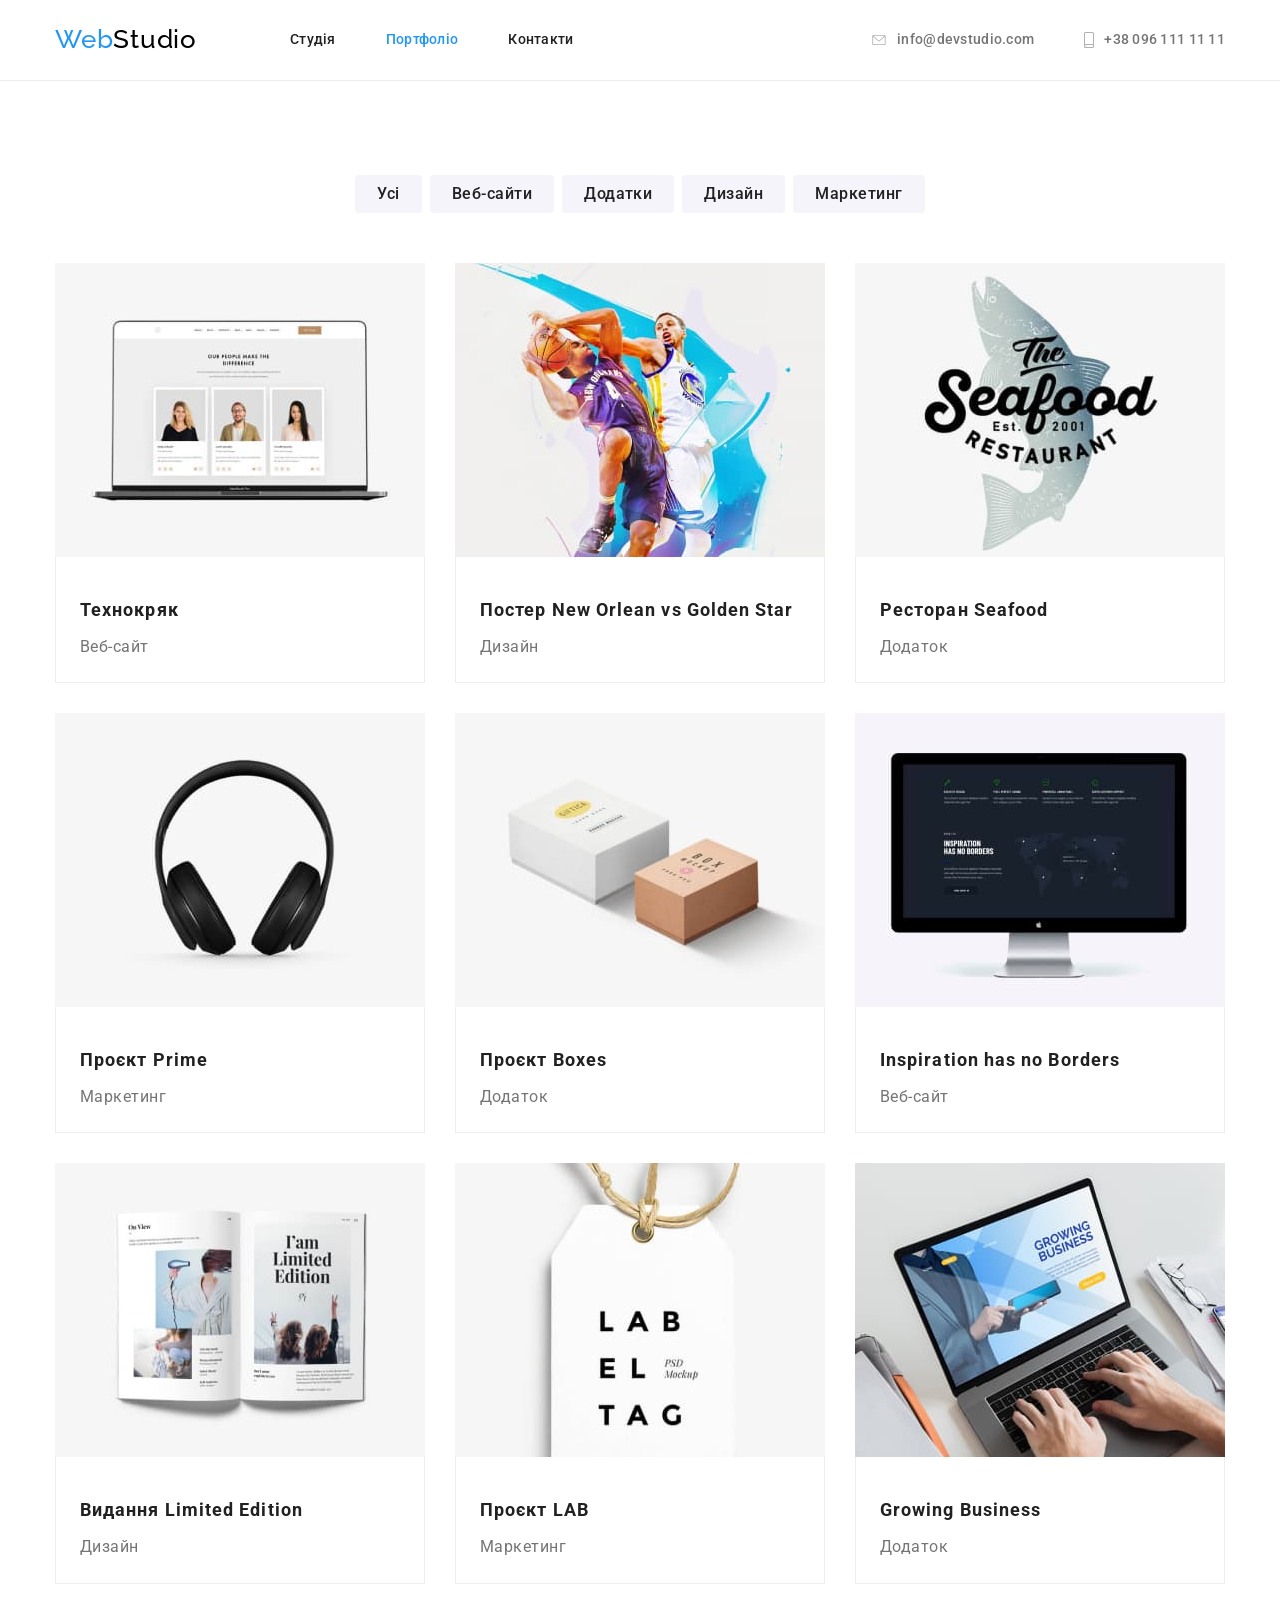
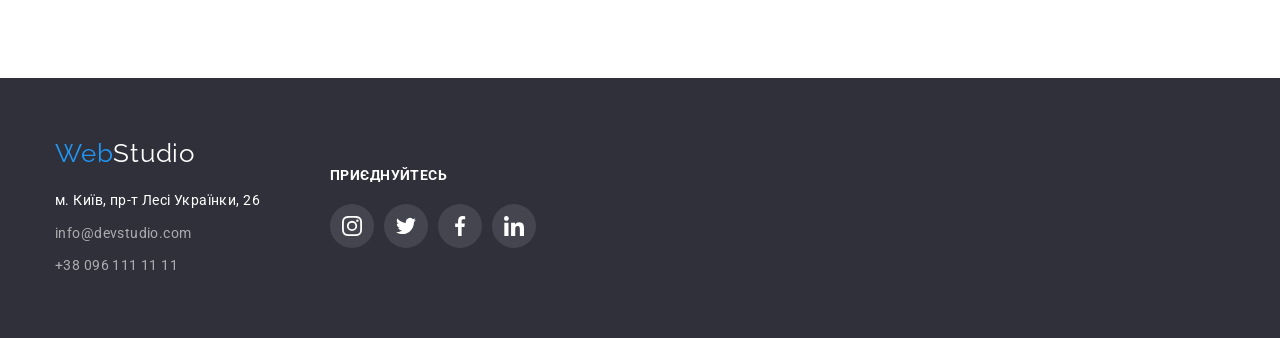
==== portfolio.html @ cc1eb129 "Clone" ====
<!DOCTYPE html>
<html lang="uk">
  <head>
    <meta charset="UTF-8" />
    <meta http-equiv="X-UA-Compatible" content="IE=edge" />
    <meta name="viewport" content="width=device-width, initial-scale=1.0" />
    <title>Portfolio</title>
    <link rel="preconnect" href="https://fonts.googleapis.com" />
    <link rel="preconnect" href="https://fonts.gstatic.com" crossorigin />
    <link
      href="https://fonts.googleapis.com/css2?family=Raleway:wght@700&family=Roboto:wght@400;500;700;900&display=swap"
      rel="stylesheet"
    />
    <link
      rel="stylesheet"
      href="https://cdnjs.cloudflare.com/ajax/libs/modern-normalize/1.1.0/modern-normalize.min.css"
    />
    <link rel="stylesheet" href="./css/styles.css" />
  </head>
  <body>
  <header class="menu">
    <div class="container main-menu">
      <a href="./index.html" class="logo"><span class="logo-accent">Web</span>Studio</a>
      <nav class="menu-nav">
        <ul class="menu-list list">
          <li class="menu-item">
            <a href="./index.html" class="menu-link link">Студія</a>
          </li>
          <li class="menu-item">
            <a href="./portfolio.html" class="menu-link link mark-page">Портфоліо</a>
          </li>
          <li class="menu-item"><a href="" class="menu-link link">Контакти</a></li>
        </ul>
      </nav>
      <ul class="contact-list list">
        <li class="contact-item">
          <a href="mailto:info@devstudio.com" class="contact-link link icon">
            <svg class="icon-contact" width="16" height="10">
              <use href="./images/icons.svg#envelope"></use>
            </svg>
            info@devstudio.com</a>
        </li>
        <li class="contact-item">
          <a href="tel:+380961111111" class="contact-link link icon">
            <svg class="icon-contact" width="10" height="16">
              <use href="./images/icons.svg#smartphone"></use>
            </svg>
            +38 096 111 11 11</a>
        </li>
      </ul>
    </div>
  </header>

    <main class="portfolio-page">
      <!-- Section portfolio -->
      <section class="section">
        <div class="container">
          <h1 class="visually-hidden">Портфоліо</h1>
          <ul class="filters-list list">
            <li class="filters-item"><button type="button" class="filters-btn">Усі</button></li>
            <li class="filters-item">
              <button type="button" class="filters-btn">Веб-сайти</button>
            </li>
            <li class="filters-item"><button type="button" class="filters-btn">Додатки</button></li>
            <li class="filters-item"><button type="button" class="filters-btn">Дизайн</button></li>
            <li class="filters-item">
              <button type="button" class="filters-btn">Маркетинг</button>
            </li>
          </ul>
          <ul class="portfolio-list list">
            <li class="portfolio-item">
            <a href="" class="portfolio-link">
                <img src="./images/p.jpg" alt="Веб-сайт на екрані ноутбука" width="370" height="294" />
                <div class="container-title">
                  <h2 class="portfolio-subtitle">Технокряк</h2>
                  <p class="portfolio-text">Веб-сайт</p>
                </div>
            </a>
            </li>
            <li class="portfolio-item">
              <a href=""  class="portfolio-link">
              <img
                src="./images/p_1.jpg"
                alt="Постер з двома баскетболістами"
                width="370"
                height="294"
              />
              <div class="container-title">
                <h2 class="portfolio-subtitle">Постер New Orlean vs Golden Star</h2>
                <p class="portfolio-text">Дизайн</p>
              </div>
            </a>
            </li>
            <li class="portfolio-item">
              <a href="" class="portfolio-link">
              <img src="./images/p_2.jpg" alt="Логотим ресторану" width="370" height="294" />
              <div class="container-title">
                <h2 class="portfolio-subtitle">Ресторан Seafood</h2>
                <p class="portfolio-text">Додаток</p>
              </div>
            </a>
            </li>
            <li class="portfolio-item">
              <a href="" class="portfolio-link">
              <img src="./images/p_3.jpg" alt="Навушники" width="370" height="294" />
              <div class="container-title">
                <h2 class="portfolio-subtitle">Проєкт Prime</h2>
                <p class="portfolio-text">Маркетинг</p>
              </div>
            </a>
            </li>
            <li class="portfolio-item">
              <a href="" class="portfolio-link">
              <img src="./images/p_4.jpg" alt="Дві коробки" width="370" height="294" />
              <div class="container-title">
                <h2 class="portfolio-subtitle">Проєкт Boxes</h2>
                <p class="portfolio-text">Додаток</p>
              </div>
            </a>
            </li>
            <li class="portfolio-item">
              <a href="" class="portfolio-link">
              <img
                src="./images/p_5.jpg"
                alt="Веб-сайт на екрані комп'ютера"
                width="370"
                height="294"
              />
              <div class="container-title">
                <h2 class="portfolio-subtitle">Inspiration has no Borders</h2>
                <p class="portfolio-text">Веб-сайт</p>
              </div>
            </a>
            </li>
            <li class="portfolio-item">
              <a href="" class="portfolio-link">
              <img src="./images/p_6.jpg" alt="Стаття в журналі" width="370" height="294" />
              <div class="container-title">
                <h2 class="portfolio-subtitle">Видання Limited Edition</h2>
                <p class="portfolio-text">Дизайн</p>
              </div>
            </a>
            </li>
            <li class="portfolio-item">
              <a href="" class="portfolio-link">
              <img src="./images/p_7.jpg" alt="Лейбл" width="370" height="294" />
              <div class="container-title">
                <h2 class="portfolio-subtitle">Проєкт LAB</h2>
                <p class="portfolio-text">Маркетинг</p>
              </div>
            </a>
            </li>
            <li class="portfolio-item">
              <a href="" class="portfolio-link">
              <img src="./images/p_8.jpg" alt="Додаток на ноутбуці" width="370" height="294" />
              <div class="container-title">
                <h2 class="portfolio-subtitle">Growing Business</h2>
                <p class="portfolio-text">Додаток</p>
              </div>
            </a>
            </li>
          </ul>
        </div>
      </section>
    </main>

    <footer class="page-footer">
      <div class="container footer-cont">
        <div class="block-one">
          <a href="./index.html" class="logo footer-logo"><span class="logo-accent">Web</span>Studio</a>
          <address class="footer-contact">
            <ul class="footer-list list">
              <li class="footer-item">
                <a href="https://goo.gl/maps/K7PUjft2pTQLD7Ss7" class="footer-link link map" target="_blank"
                  rel="noopener noreferrer">м. Київ, пр-т Лесі Українки, 26</a>
              </li>
              <li class="footer-item">
                <a href="mailto:info@devstudio.com" class="footer-link link">info@devstudio.com</a>
              </li>
              <li class="footer-item">
                <a href="tel:+380961111111" class="footer-link link">+38 096 111 11 11</a>
              </li>
            </ul>
          </address>
        </div>
        <div class="block-two">
          <h2 class="footer-title">приєднуйтесь</h2>
          <ul class="sosial-list list">
            <li class="sosial-item">
              <a href="#" class="sosial-block">
                <svg class="icon-sosial">
                  <use href="./images/icons.svg#instagram"></use>
                </svg>
              </a>
            </li>
            <li class="sosial-item">
              <a href="#" class="sosial-block">
                <svg class="icon-sosial">
                  <use href="./images/icons.svg#twitter"></use>
                </svg>
              </a>
            </li>
            <li class="sosial-item">
              <a href="#" class="sosial-block">
                <svg class="icon-sosial">
                  <use href="./images/icons.svg#facebook"></use>
                </svg>
              </a>
            </li>
            <li class="sosial-item">
              <a href="#" class="sosial-block">
                <svg class="icon-sosial">
                  <use href="./images/icons.svg#linkedin"></use>
                </svg>
              </a>
            </li>
          </ul>
        </div>
      </div>
    </footer>
  </body>
</html>
---- css/styles.css ----
html {
  box-sizing: border-box;
}
*,
*::before,
*::after {
  box-sizing: inherit;
}
:root {
  --primary-bg-color: #ffffff;
  --accent-bg-color: #2f303a;
  --secondary-bg-color: #f5f4fa;

  --btn-color: #f5f4fa;
  --link-coolor: #afb1b8;

  --primary-color: #757575;
  --secondary-color: #212121;
  --accent-color: #2196f3;
  --additional-color: #ffffff;
}
body {
  font-family: 'Roboto', sans-serif;
  background-color: var(--primary-bg-color);
  color: var(--primary-color);
}
.visually-hidden {
  position: absolute;
  white-space: nowrap;
  width: 1px;
  height: 1px;
  overflow: hidden;
  border: 0;
  padding: 0;
  clip: rect(0 0 0 0);
  clip-path: inset(50%);
  margin: -1px;
}
.menu-item .mark-page {
  color: var(--accent-color);
}
.link {
  text-decoration: none;
}
.link:hover,
.link:focus {
  color: var(--accent-color);
}
.list {
  list-style-type: none;
  margin: 0;
  padding: 0;
}
.container {
  width: 1200px;
  margin-left: auto;
  margin-right: auto;
  padding-left: 15px;
  padding-right: 15px;
}
.section {
  padding-top: 94px;
  padding-bottom: 94px;
}
img {
  display: block;
  max-width: 100%;
}

/* LOGO */
.logo {
  display: block;

  font-family: 'Raleway', sans-serif;
  color: #000000;
  font-size: 26px;
  line-height: 1.2em;
  letter-spacing: 0.03em;
  text-decoration: none;
}
.logo-accent {
  color: var(--accent-color);
}
.footer-logo {
  color: var(--additional-color);
  margin-bottom: 20px;
}

/* HEADER */
.menu {
  border-bottom: 1px solid #ececec;

  font-weight: 500;
  font-size: 14px;
  line-height: 1.1em;
  letter-spacing: 0.02em;
}
.main-menu {
  display: flex;
  align-items: center;
}
.menu-list {
  display: flex;
  margin-left: 93px;
}
.menu-item:not(:last-child) {
  margin-right: 50px;
}
.menu-link {
  display: block;
  padding-top: 32px;
  padding-bottom: 32px;

  color: var(--secondary-color);
}
.contact-list {
  display: flex;
  margin-left: auto;
}
.contact-item:not(:last-child) {
  margin-right: 50px;
}
.icon:hover,
.icon:focus {
  fill: var(--accent-color);
}
.contact-item {
  fill: var(--link-coolor);
}
.icon-contact {
  margin-right: 10px;
}
.contact-link {
  display: flex;
  align-items: center;
  padding-top: 32px;
  padding-bottom: 32px;

  color: var(--primary-color);
}

/* MAIN PAGE */
.subtitle {
  margin-top: 0;
  margin-bottom: 50px;

  color: var(--secondary-color);
  font-size: 36px;
  line-height: 1.2em;
  letter-spacing: 0.03em;
  text-align: center;
}
/* Hero section */
.bg-color {
  background-color: var(--accent-bg-color);
}
.img-hero {
  max-width: 1600px;
  min-height: 600px;
  margin-left: auto;
  margin-right: auto;
  background-image: linear-gradient(to right, rgba(47, 48, 58, 0.4), rgba(47, 48, 58, 0.4)),
    url(../images/hero.jpg);
  background-color: #c4c4c4;
  background-repeat: no-repeat;
  background-position: center;
  background-size: cover;
}
.hero {
  padding-top: 200px;
  padding-bottom: 200px;
  text-align: center;
}
.hero-title {
  width: 696px;
  margin-left: auto;
  margin-right: auto;
  margin-bottom: 30px;
  margin-top: 0;

  color: var(--additional-color);
  font-weight: 900;
  font-size: 44px;
  line-height: 1.4em;
  letter-spacing: 0.06em;
  text-transform: uppercase;
}
.hero-btn {
  border: 0;
  border-radius: 4px;
  padding: 10px 32px;
  min-width: 216px;

  background-color: var(--accent-color);
  color: var(--additional-color);

  font-family: inherit;
  font-weight: 700;
  font-size: 16px;
  line-height: 1.9em;
  letter-spacing: 0.06em;
  text-align: center;
  cursor: pointer;
}
.hero-btn:hover,
.hero-btn:focus{
  box-shadow: 0px 4px 4px rgba(0, 0, 0, 0.15);
  background-color: #188CE8;
  
}
/* Features section  */
.features-list {
  display: flex;
}
.features-item {
  width: 270px;
}
.features-item:not(:last-child) {
  margin-right: 30px;
}
.features-block {
  display: flex;
  justify-content: center;
  align-items: center;
  margin-bottom: 30px;
  height: 120px;
  background-color: var(--btn-color);
}
.icon-features {
  width: 70px;
  height: 70px;
}
.features-subtitle {
  margin-top: 0;
  margin-bottom: 10px;

  color: var(--secondary-color);
  font-size: 14px;
  line-height: 1.1em;
  letter-spacing: 0.03em;
  text-transform: uppercase;
}
.fuatures-text {
  margin: 0;

  font-size: 14px;
  line-height: 1.7em;
  letter-spacing: 0.03em;
}
/* About sect */
.about {
  padding-top: 0;
}
.about-list {
  display: flex;
  flex-wrap: wrap;
  gap: 30px;
}
/* Section team */
.team {
  background-color: var(--secondary-bg-color);
}
.team-list {
  display: flex;
  flex-wrap: wrap;
  gap: 30px;
}
.team-item {
  padding-bottom: 30px;
  border-radius: 0px 0px 4px 4px;

  box-shadow: 0px 1px 3px rgba(0, 0, 0, 0.12), 0px 1px 1px rgba(0, 0, 0, 0.14),
    0px 2px 1px rgba(0, 0, 0, 0.2);
  background-color: var(--additional-color);
}
.team-list-icon {
  display: flex;
  justify-content: center;
  margin-top: 16px;
}
.team-block {
  display: inline-flex;
  justify-content: center;
  align-items: center;
  width: 44px;
  height: 44px;
  fill: var(--link-coolor);
}
.team-item-icon:not(:last-child) {
  margin-right: 10px;
}
.icon-team {
  width: 20px;
  height: 20px;
}
.team-block:hover,
.team-block:focus {
  background-color: var(--accent-color);
  border-radius: 50px;
  fill: var(--additional-color);
}
.team-name {
  margin: 30px 0 10px;

  color: var(--secondary-color);
  font-weight: 500;
  font-size: 16px;
  line-height: 1.2em;
  letter-spacing: 0.03em;
  text-align: center;
}
.team-position {
  margin: 0;

  font-size: 16px;
  line-height: 1.2em;
  letter-spacing: 0.03em;
  text-align: center;
}
/* Section company */
.list-company {
  display: flex;
}
.company-block {
  display: inline-flex;
  justify-content: center;
  align-items: center;
  border: 1px solid var(--link-coolor);
  border-radius: 4px;
  width: 170px;
  height: 92px;
  fill: var(--link-coolor);
}
.item-company:not(:last-child) {
  margin-right: 30px;
}
.icon-company {
  height: 60px;
  width: 106px;
}
.company-block:hover,
.company-block:focus {
  fill: var(--accent-color);
  border: 1px solid var(--accent-color);
}

/* PORTFOLIO PAGE */
.filters-list {
  display: flex;
  justify-content: center;
  margin-bottom: 50px;
}
.filters-item:not(:last-child) {
  margin-right: 8px;
}
.filters-btn {
  padding: 6px 22px;
  border: 0;
  border-radius: 4px;

  background-color: var(--btn-color);
  color: var(--secondary-color);
  font-family: inherit;
  font-weight: 500;
  font-size: 16px;
  line-height: 1.6em;
  letter-spacing: 0.03em;
  text-align: center;
  cursor: pointer;
}
.filters-btn:hover,
.filters-btn:focus {
  background-color: var(--accent-color);
  color: var(--additional-color);
  box-shadow: 0px 3px 1px rgba(0, 0, 0, 0.1), 0px 1px 2px rgba(0, 0, 0, 0.08),
    0px 2px 2px rgba(0, 0, 0, 0.12);
}
.portfolio-list {
  display: flex;
  flex-wrap: wrap;
}
.portfolio-item {
  width: calc((100% - 60px) / 3);
  margin-right: 30px;
  margin-bottom: 30px;

  background-color: var(--additional-color);
}
.portfolio-item:hover,
.portfolio-item:focus {
  box-shadow: 0px 1px 1px rgba(0, 0, 0, 0.12), 0px 4px 4px rgba(0, 0, 0, 0.06),
    1px 4px 6px rgba(0, 0, 0, 0.16);
}
.portfolio-item:nth-child(3n) {
  margin-right: 0;
}
.portfolio-item:nth-last-child(-n + 3) {
  margin-bottom: 0;
}
.portfolio-link {
  text-decoration: none;
  color: var(--primary-color);
}

.container-title {
  padding: 20px 24px;
  border: 1px solid #eeeeee;
  border-top: 0;
}
.portfolio-subtitle {
  margin-bottom: 4px;

  color: var(--secondary-color);
  font-size: 18px;
  line-height: 2em;
  letter-spacing: 0.06em;
}
.portfolio-text {
  margin: 0;

  font-size: 16px;
  line-height: 1.9em;
  letter-spacing: 0.03em;
}

/* FOOTER */
.page-footer {
  padding-top: 60px;
  padding-bottom: 60px;

  background-color: var(--accent-bg-color);
}
.footer-cont {
  display: flex;
  align-items: center;
}
.block-one {
  margin-right: 70px;
}
.footer-list {
  font-size: 14px;
  line-height: 1.7em;
  letter-spacing: 0.03em;
  font-style: normal;
}
.footer-item {
  margin-bottom: 9px;
}
.footer-item:last-child {
  margin-bottom: 0;
}
.footer-link {
  color: rgba(255, 255, 255, 0.6);
}
.map {
  color: var(--additional-color);
}
.footer-title {
  margin: 0;
  margin-bottom: 20px;
  font-size: 14px;
  line-height: 1.1em;
  letter-spacing: 0.03em;
  text-transform: uppercase;
  color: var(--additional-color);
}
.sosial-list {
  display: flex;
  justify-content: center;
}
.sosial-item:not(:last-child) {
  margin-right: 10px;
}
.sosial-block {
  display: inline-flex;
  justify-content: center;
  align-items: center;
  width: 44px;
  height: 44px;
  fill: var(--additional-color);
  background-color: rgba(255, 255, 255, 0.1);
  border-radius: 50px;
}
.sosial-block:hover,
.sosial-block:focus {
  background-color: var(--accent-color);
}
.icon-sosial {
  width: 20px;
  height: 20px;
}
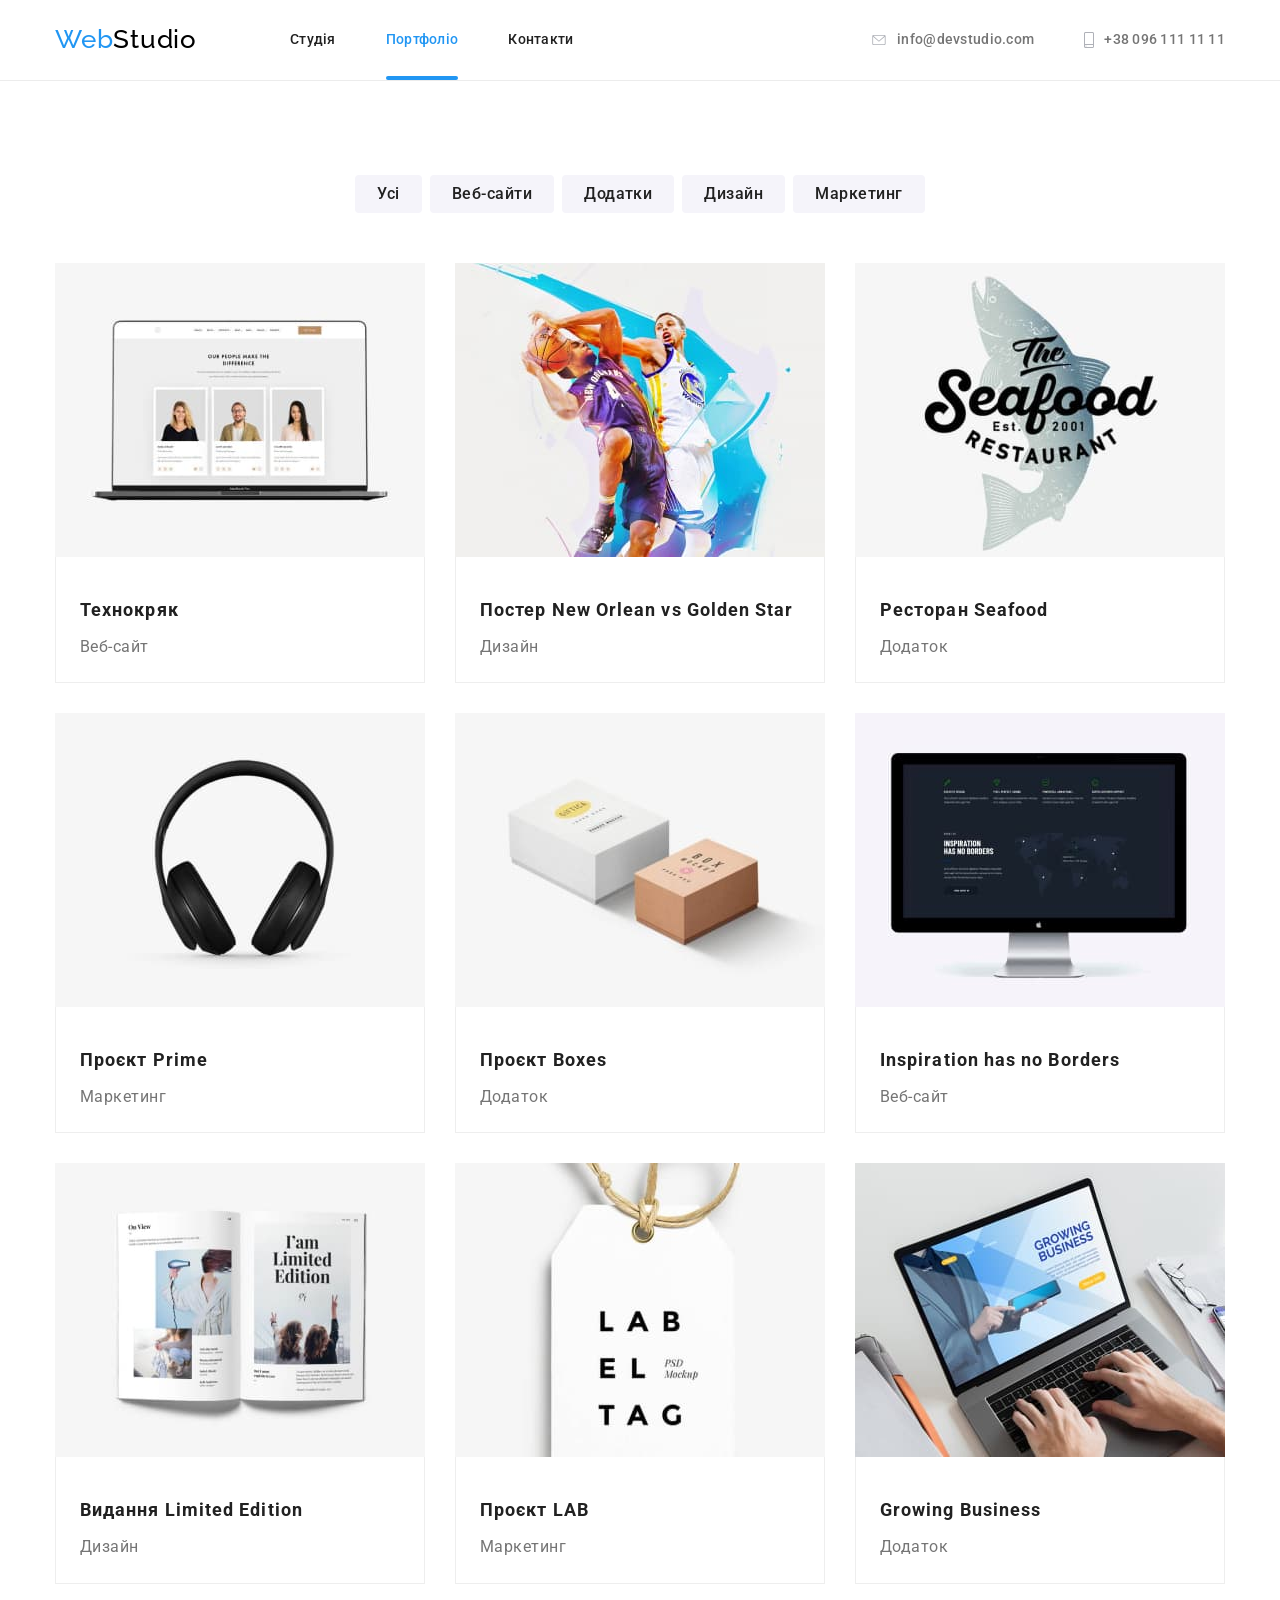
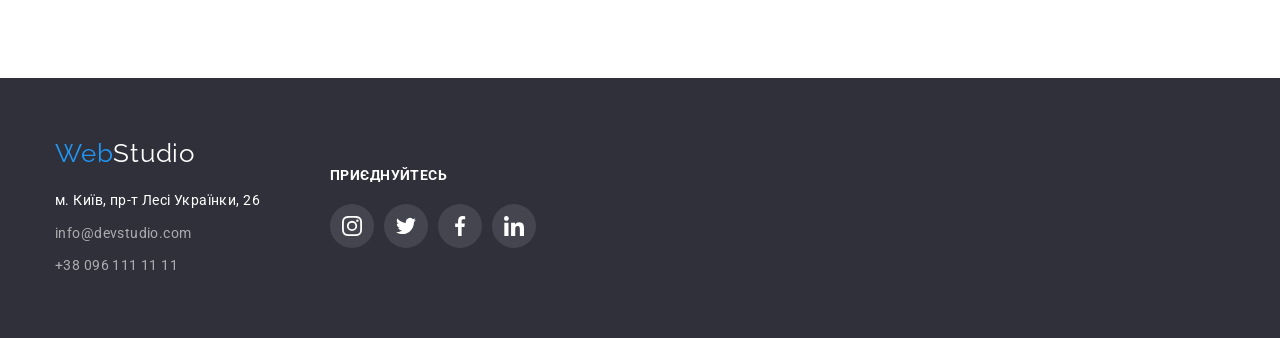
==== commit a62f455a: "Decor" ====
--- a/portfolio.html
+++ b/portfolio.html
@@ -18,38 +18,40 @@
     <link rel="stylesheet" href="./css/styles.css" />
   </head>
   <body>
-  <header class="menu">
-    <div class="container main-menu">
-      <a href="./index.html" class="logo"><span class="logo-accent">Web</span>Studio</a>
-      <nav class="menu-nav">
-        <ul class="menu-list list">
-          <li class="menu-item">
-            <a href="./index.html" class="menu-link link">Студія</a>
+    <header class="menu">
+      <div class="container main-menu">
+        <a href="./index.html" class="logo"><span class="logo-accent">Web</span>Studio</a>
+        <nav class="menu-nav">
+          <ul class="menu-list list">
+            <li class="menu-item">
+              <a href="./index.html" class="menu-link link">Студія</a>
+            </li>
+            <li class="menu-item">
+              <a href="./portfolio.html" class="menu-link link mark-page">Портфоліо</a>
+            </li>
+            <li class="menu-item"><a href="" class="menu-link link">Контакти</a></li>
+          </ul>
+        </nav>
+        <ul class="contact-list list">
+          <li class="contact-item">
+            <a href="mailto:info@devstudio.com" class="contact-link link icon">
+              <svg class="icon-contact" width="16" height="10">
+                <use href="./images/icons.svg#envelope"></use>
+              </svg>
+              info@devstudio.com</a
+            >
           </li>
-          <li class="menu-item">
-            <a href="./portfolio.html" class="menu-link link mark-page">Портфоліо</a>
+          <li class="contact-item">
+            <a href="tel:+380961111111" class="contact-link link icon">
+              <svg class="icon-contact" width="10" height="16">
+                <use href="./images/icons.svg#smartphone"></use>
+              </svg>
+              +38 096 111 11 11</a
+            >
           </li>
-          <li class="menu-item"><a href="" class="menu-link link">Контакти</a></li>
         </ul>
-      </nav>
-      <ul class="contact-list list">
-        <li class="contact-item">
-          <a href="mailto:info@devstudio.com" class="contact-link link icon">
-            <svg class="icon-contact" width="16" height="10">
-              <use href="./images/icons.svg#envelope"></use>
-            </svg>
-            info@devstudio.com</a>
-        </li>
-        <li class="contact-item">
-          <a href="tel:+380961111111" class="contact-link link icon">
-            <svg class="icon-contact" width="10" height="16">
-              <use href="./images/icons.svg#smartphone"></use>
-            </svg>
-            +38 096 111 11 11</a>
-        </li>
-      </ul>
-    </div>
-  </header>
+      </div>
+    </header>
 
     <main class="portfolio-page">
       <!-- Section portfolio -->
@@ -69,95 +71,164 @@
           </ul>
           <ul class="portfolio-list list">
             <li class="portfolio-item">
-            <a href="" class="portfolio-link">
-                <img src="./images/p.jpg" alt="Веб-сайт на екрані ноутбука" width="370" height="294" />
+              <a href="" class="portfolio-link">
+                <div class="transform-link">
+                  <img
+                    src="./images/p.jpg"
+                    alt="Веб-сайт на екрані ноутбука"
+                    width="370"
+                    height="294"
+                  />
+
+                  <p class="text-link">
+                    Ресурс пропонує комплексні пропозиції з різним рівнем функціоналу та сервісів.
+                    Все це дозволить відвідувачу отримати вичерпні відомості про компанію чи
+                    приватну особу.
+                  </p>
+                </div>
                 <div class="container-title">
                   <h2 class="portfolio-subtitle">Технокряк</h2>
                   <p class="portfolio-text">Веб-сайт</p>
                 </div>
-            </a>
-            </li>
-            <li class="portfolio-item">
-              <a href=""  class="portfolio-link">
-              <img
-                src="./images/p_1.jpg"
-                alt="Постер з двома баскетболістами"
-                width="370"
-                height="294"
-              />
-              <div class="container-title">
-                <h2 class="portfolio-subtitle">Постер New Orlean vs Golden Star</h2>
-                <p class="portfolio-text">Дизайн</p>
-              </div>
-            </a>
-            </li>
-            <li class="portfolio-item">
-              <a href="" class="portfolio-link">
-              <img src="./images/p_2.jpg" alt="Логотим ресторану" width="370" height="294" />
-              <div class="container-title">
-                <h2 class="portfolio-subtitle">Ресторан Seafood</h2>
-                <p class="portfolio-text">Додаток</p>
-              </div>
-            </a>
-            </li>
-            <li class="portfolio-item">
-              <a href="" class="portfolio-link">
-              <img src="./images/p_3.jpg" alt="Навушники" width="370" height="294" />
-              <div class="container-title">
-                <h2 class="portfolio-subtitle">Проєкт Prime</h2>
-                <p class="portfolio-text">Маркетинг</p>
-              </div>
-            </a>
-            </li>
-            <li class="portfolio-item">
-              <a href="" class="portfolio-link">
-              <img src="./images/p_4.jpg" alt="Дві коробки" width="370" height="294" />
-              <div class="container-title">
-                <h2 class="portfolio-subtitle">Проєкт Boxes</h2>
-                <p class="portfolio-text">Додаток</p>
-              </div>
-            </a>
-            </li>
-            <li class="portfolio-item">
-              <a href="" class="portfolio-link">
-              <img
-                src="./images/p_5.jpg"
-                alt="Веб-сайт на екрані комп'ютера"
-                width="370"
-                height="294"
-              />
-              <div class="container-title">
-                <h2 class="portfolio-subtitle">Inspiration has no Borders</h2>
-                <p class="portfolio-text">Веб-сайт</p>
-              </div>
-            </a>
-            </li>
-            <li class="portfolio-item">
-              <a href="" class="portfolio-link">
-              <img src="./images/p_6.jpg" alt="Стаття в журналі" width="370" height="294" />
-              <div class="container-title">
-                <h2 class="portfolio-subtitle">Видання Limited Edition</h2>
-                <p class="portfolio-text">Дизайн</p>
-              </div>
-            </a>
-            </li>
-            <li class="portfolio-item">
-              <a href="" class="portfolio-link">
-              <img src="./images/p_7.jpg" alt="Лейбл" width="370" height="294" />
-              <div class="container-title">
-                <h2 class="portfolio-subtitle">Проєкт LAB</h2>
-                <p class="portfolio-text">Маркетинг</p>
-              </div>
-            </a>
-            </li>
-            <li class="portfolio-item">
-              <a href="" class="portfolio-link">
-              <img src="./images/p_8.jpg" alt="Додаток на ноутбуці" width="370" height="294" />
-              <div class="container-title">
-                <h2 class="portfolio-subtitle">Growing Business</h2>
-                <p class="portfolio-text">Додаток</p>
-              </div>
-            </a>
+              </a>
+            </li>
+            <li class="portfolio-item">
+              <a href="" class="portfolio-link">
+                <div class="transform-link">
+                  <img
+                    src="./images/p_1.jpg"
+                    alt="Постер з двома баскетболістами"
+                    width="370"
+                    height="294"
+                  />
+                  <p class="text-link">
+                    Ресурс пропонує комплексні пропозиції з різним рівнем функціоналу та сервісів.
+                    Все це дозволить відвідувачу отримати вичерпні відомості про компанію чи
+                    приватну особу.
+                  </p>
+                </div>
+                <div class="container-title">
+                  <h2 class="portfolio-subtitle">Постер New Orlean vs Golden Star</h2>
+                  <p class="portfolio-text">Дизайн</p>
+                </div>
+              </a>
+            </li>
+            <li class="portfolio-item">
+              <a href="" class="portfolio-link">
+                <div class="transform-link">
+                  <img src="./images/p_2.jpg" alt="Логотим ресторану" width="370" height="294" />
+                  <p class="text-link">
+                    Ресурс пропонує комплексні пропозиції з різним рівнем функціоналу та сервісів.
+                    Все це дозволить відвідувачу отримати вичерпні відомості про компанію чи
+                    приватну особу.
+                  </p>
+                </div>
+                <div class="container-title">
+                  <h2 class="portfolio-subtitle">Ресторан Seafood</h2>
+                  <p class="portfolio-text">Додаток</p>
+                </div>
+              </a>
+            </li>
+            <li class="portfolio-item">
+              <a href="" class="portfolio-link">
+                <div class="transform-link">
+                  <img src="./images/p_3.jpg" alt="Навушники" width="370" height="294" />
+                  <p class="text-link">
+                    Ресурс пропонує комплексні пропозиції з різним рівнем функціоналу та сервісів.
+                    Все це дозволить відвідувачу отримати вичерпні відомості про компанію чи
+                    приватну особу.
+                  </p>
+                </div>
+                <div class="container-title">
+                  <h2 class="portfolio-subtitle">Проєкт Prime</h2>
+                  <p class="portfolio-text">Маркетинг</p>
+                </div>
+              </a>
+            </li>
+            <li class="portfolio-item">
+              <a href="" class="portfolio-link">
+                <div class="transform-link">
+                  <img src="./images/p_4.jpg" alt="Дві коробки" width="370" height="294" />
+                  <p class="text-link">
+                    Ресурс пропонує комплексні пропозиції з різним рівнем функціоналу та сервісів.
+                    Все це дозволить відвідувачу отримати вичерпні відомості про компанію чи
+                    приватну особу.
+                  </p>
+                </div>
+                <div class="container-title">
+                  <h2 class="portfolio-subtitle">Проєкт Boxes</h2>
+                  <p class="portfolio-text">Додаток</p>
+                </div>
+              </a>
+            </li>
+            <li class="portfolio-item">
+              <a href="" class="portfolio-link">
+                <div class="transform-link">
+                  <img
+                    src="./images/p_5.jpg"
+                    alt="Веб-сайт на екрані комп'ютера"
+                    width="370"
+                    height="294"
+                  />
+                  <p class="text-link">
+                    Ресурс пропонує комплексні пропозиції з різним рівнем функціоналу та сервісів.
+                    Все це дозволить відвідувачу отримати вичерпні відомості про компанію чи
+                    приватну особу.
+                  </p>
+                </div>
+                <div class="container-title">
+                  <h2 class="portfolio-subtitle">Inspiration has no Borders</h2>
+                  <p class="portfolio-text">Веб-сайт</p>
+                </div>
+              </a>
+            </li>
+            <li class="portfolio-item">
+              <a href="" class="portfolio-link">
+                <div class="transform-link">
+                  <img src="./images/p_6.jpg" alt="Стаття в журналі" width="370" height="294" />
+                  <p class="text-link">
+                    Ресурс пропонує комплексні пропозиції з різним рівнем функціоналу та сервісів.
+                    Все це дозволить відвідувачу отримати вичерпні відомості про компанію чи
+                    приватну особу.
+                  </p>
+                </div>
+                <div class="container-title">
+                  <h2 class="portfolio-subtitle">Видання Limited Edition</h2>
+                  <p class="portfolio-text">Дизайн</p>
+                </div>
+              </a>
+            </li>
+            <li class="portfolio-item">
+              <a href="" class="portfolio-link">
+                <div class="transform-link">
+                  <img src="./images/p_7.jpg" alt="Лейбл" width="370" height="294" />
+                  <p class="text-link">
+                    Ресурс пропонує комплексні пропозиції з різним рівнем функціоналу та сервісів.
+                    Все це дозволить відвідувачу отримати вичерпні відомості про компанію чи
+                    приватну особу.
+                  </p>
+                </div>
+                <div class="container-title">
+                  <h2 class="portfolio-subtitle">Проєкт LAB</h2>
+                  <p class="portfolio-text">Маркетинг</p>
+                </div>
+              </a>
+            </li>
+            <li class="portfolio-item">
+              <a href="" class="portfolio-link">
+                <div class="transform-link">
+                  <img src="./images/p_8.jpg" alt="Додаток на ноутбуці" width="370" height="294" />
+                  <p class="text-link">
+                    Ресурс пропонує комплексні пропозиції з різним рівнем функціоналу та сервісів.
+                    Все це дозволить відвідувачу отримати вичерпні відомості про компанію чи
+                    приватну особу.
+                  </p>
+                </div>
+                <div class="container-title">
+                  <h2 class="portfolio-subtitle">Growing Business</h2>
+                  <p class="portfolio-text">Додаток</p>
+                </div>
+              </a>
             </li>
           </ul>
         </div>
@@ -167,12 +238,19 @@
     <footer class="page-footer">
       <div class="container footer-cont">
         <div class="block-one">
-          <a href="./index.html" class="logo footer-logo"><span class="logo-accent">Web</span>Studio</a>
+          <a href="./index.html" class="logo footer-logo"
+            ><span class="logo-accent">Web</span>Studio</a
+          >
           <address class="footer-contact">
             <ul class="footer-list list">
               <li class="footer-item">
-                <a href="https://goo.gl/maps/K7PUjft2pTQLD7Ss7" class="footer-link link map" target="_blank"
-                  rel="noopener noreferrer">м. Київ, пр-т Лесі Українки, 26</a>
+                <a
+                  href="https://goo.gl/maps/K7PUjft2pTQLD7Ss7"
+                  class="footer-link link map"
+                  target="_blank"
+                  rel="noopener noreferrer"
+                  >м. Київ, пр-т Лесі Українки, 26</a
+                >
               </li>
               <li class="footer-item">
                 <a href="mailto:info@devstudio.com" class="footer-link link">info@devstudio.com</a>
--- a/css/styles.css
+++ b/css/styles.css
@@ -38,9 +38,23 @@
 }
 .menu-item .mark-page {
   color: var(--accent-color);
+  position: relative;
+}
+.mark-page::after {
+  content: '';
+  position: absolute;
+  left: 0;
+  bottom: 0;
+  width: 100%;
+  height: 4px;
+  background-color: var(--accent-color);
+  border-radius: 2px;
 }
 .link {
   text-decoration: none;
+  transition-property: color;
+  transition-duration: 250ms;
+  transition-timing-function: cubic-bezier(0.4, 0, 0.2, 1);
 }
 .link:hover,
 .link:focus {
@@ -119,6 +133,11 @@
 }
 .contact-item:not(:last-child) {
   margin-right: 50px;
+}
+.icon {
+  transition-property: fill;
+  transition-duration: 250ms;
+  transition-timing-function: cubic-bezier(0.4, 0, 0.2, 1);
 }
 .icon:hover,
 .icon:focus {
@@ -201,12 +220,15 @@
   letter-spacing: 0.06em;
   text-align: center;
   cursor: pointer;
+
+  transition-property: background-color, box-shadow;
+  transition-duration: 250ms;
+  transition-timing-function: cubic-bezier(0.4, 0, 0.2, 1);
 }
 .hero-btn:hover,
-.hero-btn:focus{
+.hero-btn:focus {
   box-shadow: 0px 4px 4px rgba(0, 0, 0, 0.15);
-  background-color: #188CE8;
-  
+  background-color: #188ce8;
 }
 /* Features section  */
 .features-list {
@@ -247,6 +269,7 @@
   line-height: 1.7em;
   letter-spacing: 0.03em;
 }
+
 /* About sect */
 .about {
   padding-top: 0;
@@ -256,6 +279,34 @@
   flex-wrap: wrap;
   gap: 30px;
 }
+.item {
+  position: relative;
+}
+
+.img-descr {
+  position: absolute;
+  left: 0;
+  bottom: 0;
+  height: 70px;
+  width: 100%;
+
+  background: rgba(47, 48, 58, 0.8);
+}
+.text-img {
+  position: absolute;
+  top: 50%;
+  left: 50%;
+  transform: translate(-50%, -50%);
+  margin: 0;
+
+  font-weight: 700;
+  font-size: 14px;
+  line-height: 1.1em;
+  letter-spacing: 0.03em;
+  text-transform: uppercase;
+
+  color: var(--additional-color);
+}
 /* Section team */
 .team {
   background-color: var(--secondary-bg-color);
@@ -285,6 +336,10 @@
   width: 44px;
   height: 44px;
   fill: var(--link-coolor);
+
+  transition-property: background-color, border-radius, fill;
+  transition-duration: 250ms;
+  transition-timing-function: cubic-bezier(0.4, 0, 0.2, 1);
 }
 .team-item-icon:not(:last-child) {
   margin-right: 10px;
@@ -330,6 +385,10 @@
   width: 170px;
   height: 92px;
   fill: var(--link-coolor);
+
+  transition-property: fill, border;
+  transition-duration: 250ms;
+  transition-timing-function: cubic-bezier(0.4, 0, 0.2, 1);
 }
 .item-company:not(:last-child) {
   margin-right: 30px;
@@ -367,6 +426,10 @@
   letter-spacing: 0.03em;
   text-align: center;
   cursor: pointer;
+
+  transition-property: background-color, color, box-shadow;
+  transition-duration: 250ms;
+  transition-timing-function: cubic-bezier(0.4, 0, 0.2, 1);
 }
 .filters-btn:hover,
 .filters-btn:focus {
@@ -385,6 +448,10 @@
   margin-bottom: 30px;
 
   background-color: var(--additional-color);
+
+  transition-property: box-shadow;
+  transition-duration: 250ms;
+  transition-timing-function: cubic-bezier(0.4, 0, 0.2, 1);
 }
 .portfolio-item:hover,
 .portfolio-item:focus {
@@ -400,6 +467,36 @@
 .portfolio-link {
   text-decoration: none;
   color: var(--primary-color);
+}
+.transform-link {
+  position: relative;
+  overflow: hidden;
+}
+.text-link {
+  position: absolute;
+  top: 0;
+  left: 0;
+  width: 100%;
+  height: 100%;
+  margin: 0;
+  padding: 63px 24px;
+
+  font-weight: 400;
+  font-size: 18px;
+  line-height: 1.6;
+  letter-spacing: 0.03em;
+
+  color: var(--additional-color);
+  background: rgba(33, 150, 243, 0.9);
+
+  transform: translateY(295px);
+  transition-property: transform;
+  transition-duration: 250ms;
+  transition-timing-function: cubic-bezier(0.4, 0, 0.2, 1);
+}
+.portfolio-item:hover .text-link,
+.portfolio-item:focus .text-link {
+  transform: translateY(0);
 }
 
 .container-title {
@@ -480,6 +577,10 @@
   fill: var(--additional-color);
   background-color: rgba(255, 255, 255, 0.1);
   border-radius: 50px;
+
+  transition-property: background-color;
+  transition-duration: 250ms;
+  transition-timing-function: cubic-bezier(0.4, 0, 0.2, 1);
 }
 .sosial-block:hover,
 .sosial-block:focus {
